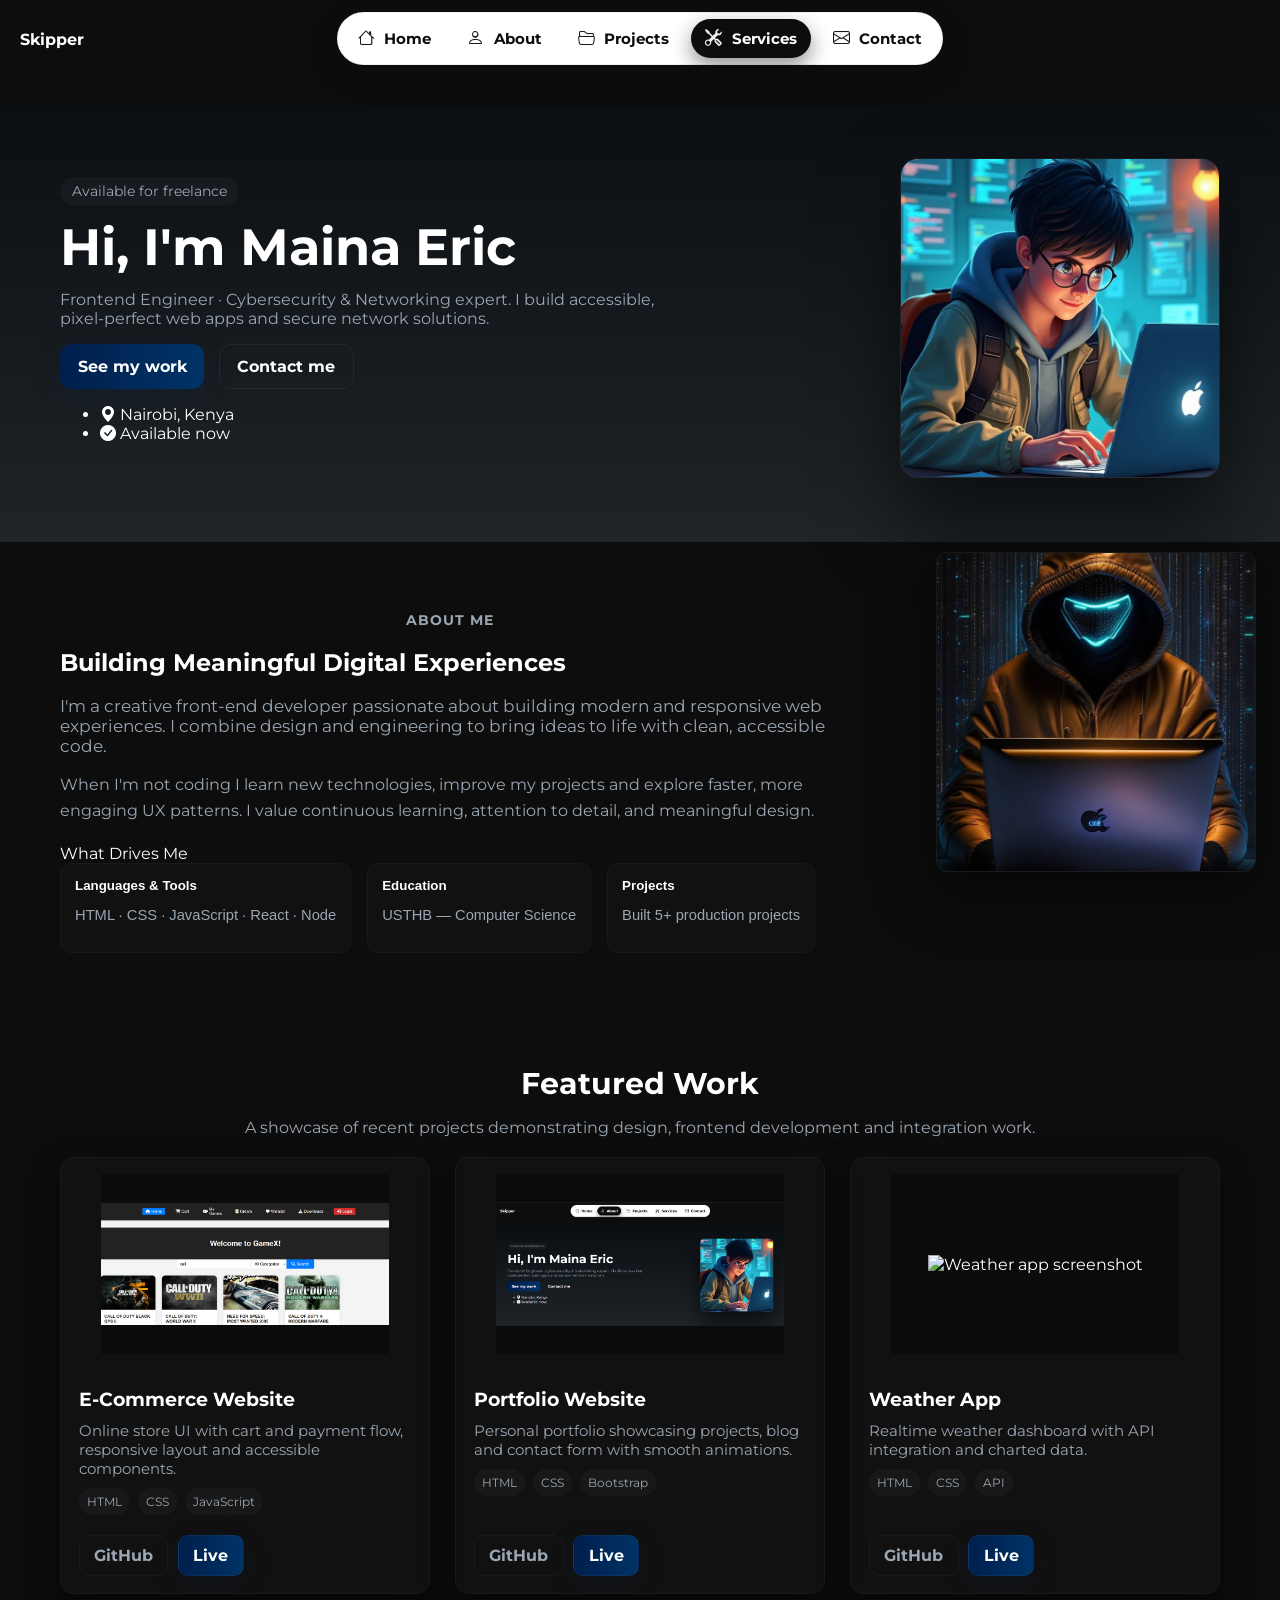
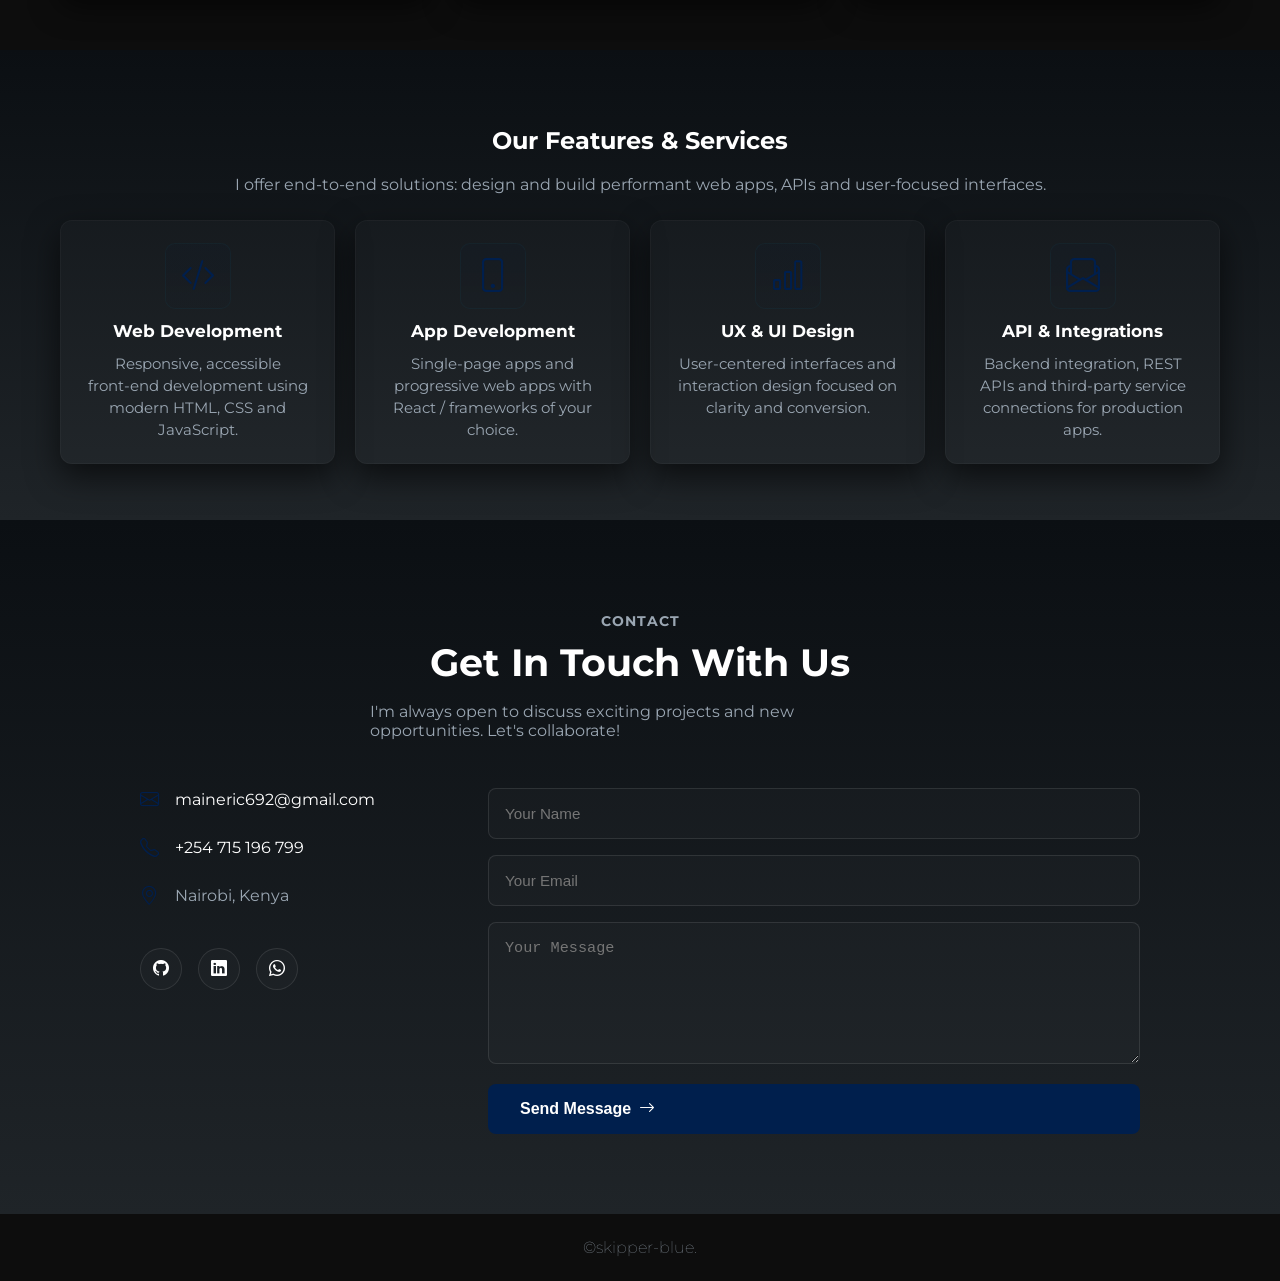
==== assets/pages/profile.html @ 0e230be3 "deleted old file and updated repo" ====
<!DOCTYPE html>
<html lang="en">
<head>
  <meta charset="utf-8" />
  <meta name="viewport" content="width=device-width,initial-scale=1" />
  <title>Skipper — Portfolio</title>

  <!-- SEO / Social meta (kept short) -->
  <meta name="description" content="Skipper Eric Kanyoko — Frontend Engineer, Cybersecurity & Networking.">
  <meta name="author" content="Eric Kanyoko">
  <meta property="og:image" content="profile-pic.jpg">

  <!-- Fonts & icons -->
  <link href="https://fonts.googleapis.com/css2?family=Montserrat:wght@400;700&display=swap" rel="stylesheet">
  <link rel="stylesheet" href="https://cdn.jsdelivr.net/npm/bootstrap-icons@1.11.3/font/bootstrap-icons.css">

  <!-- Main stylesheet -->
  <link rel="stylesheet" href="style.css">
</head>
<body>

  <!-- NAV background image (fades in behind the navbar) -->
  <div class="nav-bg" aria-hidden="true" role="presentation"></div>

  <!-- Sticky Navbar -->
  <header class="navbar" role="banner" id="mainNav">
    <div class="container nav-container">
      <a class="logo" href="#home" aria-label="Skipper home">Skipper</a>

      <nav class="nav-main" role="navigation" aria-label="Primary">
        <ul class="nav-pill" role="menubar">
          <li role="none"><a role="menuitem" class="nav-link" href="#home"><i class="bi bi-house"></i><span>Home</span></a></li>
          <li role="none"><a role="menuitem" class="nav-link" href="#about"><i class="bi bi-person"></i><span>About</span></a></li>
          <li role="none"><a role="menuitem" class="nav-link" href="#projects"><i class="bi bi-folder2-open"></i><span>Projects</span></a></li>
          <li role="none"><a role="menuitem" class="nav-link" href="#services"><i class="bi bi-tools"></i><span>Services</span></a></li>
          <li role="none"><a role="menuitem" class="nav-link" href="#contact"><i class="bi bi-envelope"></i><span>Contact</span></a></li>
        </ul>
      </nav>
    </div>
  </header>

  <main class="main-content" id="home">
    <!-- HERO -->
    <section class="hero" aria-label="Hero">
      <div class="hero-inner container">
        <div class="hero-left">
          <div class="kicker">Available for freelance</div>
          <h1 class="hero-title">Hi, I'm Maina Eric</h1>
          <p class="hero-sub">Frontend Engineer · Cybersecurity & Networking expert. I build accessible, pixel-perfect web apps and secure network solutions.</p>

          <div class="hero-ctas">
            <a href="#projects" class="cta-btn primary">See my work</a>
            <a href="#contact" class="cta-btn ghost">Contact me</a>
          </div>

          <ul class="hero-meta" aria-hidden="true">
            <li><i class="bi bi-geo-alt-fill"></i> Nairobi, Kenya</li>
            <li><i class="bi bi-check-circle-fill"></i> Available now</li>
          </ul>
        </div>

        <div class="hero-right" role="img" aria-label="Profile illustration">
          <div class="profile-frame">
            <img src="/assets/profileavatar/profile-pic1.jpg" alt="Profile image" class="profile-img">
          </div>
          <div class="hero-glow" aria-hidden="true"></div>
        </div>
      </div>
    </section>
    <!-- ABOUT -->
        <section id="about" class="about-section" aria-labelledby="about-title">
        <div class="container about-inner">
            <div class="about-left">
            <p class="eyebrow">About me</p>
            <h2 id="about-title">Building Meaningful Digital Experiences</h2>
            <p class="about-lead">I'm a creative front‑end developer passionate about building modern and responsive web experiences. I combine design and engineering to bring ideas to life with clean, accessible code.</p>
            <p class="about-body">When I'm not coding I learn new technologies, improve my projects and explore faster, more engaging UX patterns. I value continuous learning, attention to detail, and meaningful design.</p>

            <div class="drive-title">What Drives Me</div>
            <div class="drive-cards" role="list">
                <button class="drive-card" data-open="modal" data-tab="languages" aria-haspopup="dialog">
                <h4>Languages & Tools</h4>
                <p class="card-sub">HTML · CSS · JavaScript · React · Node</p>
                </button>

                <button class="drive-card" data-open="modal" data-tab="education" aria-haspopup="dialog">
                <h4>Education</h4>
                <p class="card-sub">USTHB — Computer Science</p>
                </button>

                <button class="drive-card" data-open="modal" data-tab="projects" aria-haspopup="dialog">
                <h4>Projects</h4>
                <p class="card-sub">Built 5+ production projects</p>
                </button>
            </div>
            </div>

            <aside class="about-right" aria-hidden="false">
            <div class="about-image-frame"><img src="/assets/profileavatar/profile-pic.jpg" alt="Profile illustration" class="about-image"></div>
            </aside>
        </div>
        </section>
    <!-- PROJECTS -->
    <section id="projects" class="projects-section" aria-labelledby="projects-title">
      <div class="container">
        <h2 id="projects-title">Featured Work</h2>
        <p class="projects-intro">A showcase of recent projects demonstrating design, frontend development and integration work.</p>

        <div class="projects-list" role="list">
          <article class="project-card" role="listitem">
            <figure class="project-thumb"><img src="/assets/projects/ecommerce.PNG" alt="E‑Commerce UI screenshot"></figure>
            <div class="project-info">
              <h3 class="project-title">E‑Commerce Website</h3>
              <p class="project-desc">Online store UI with cart and payment flow, responsive layout and accessible components.</p>
              <div class="project-tags"><span class="tag">HTML</span><span class="tag">CSS</span><span class="tag">JavaScript</span></div>
              <div class="project-actions">
                <a class="btn btn-ghost" href="https://github.com/skipper-blue/skipperglitch" target="_blank" rel="noopener">GitHub</a>
                <a class="btn btn-primary" href="https://skipperglitch.alwaysdata.net/" target="_blank" rel="noopener">Live</a>
              </div>
            </div>
          </article>

          <article class="project-card" role="listitem">
            <figure class="project-thumb"><img src="/assets/projects/portifolio.PNG" alt="Portfolio screenshot"></figure>
            <div class="project-info">
              <h3 class="project-title">Portfolio Website</h3>
              <p class="project-desc">Personal portfolio showcasing projects, blog and contact form with smooth animations.</p>
              <div class="project-tags"><span class="tag">HTML</span><span class="tag">CSS</span><span class="tag">Bootstrap</span></div>
              <div class="project-actions">
                <a class="btn btn-ghost" href="https://github.com/" target="_blank" rel="noopener">GitHub</a>
                <a class="btn btn-primary" href="https://skipper-blue.github.io/my-portifolio/" target="_blank" rel="noopener">Live</a>
              </div>
            </div>
          </article>

          <article class="project-card" role="listitem">
            <figure class="project-thumb"><img src="assets/projects/weather.jpg" alt="Weather app screenshot"></figure>
            <div class="project-info">
              <h3 class="project-title">Weather App</h3>
              <p class="project-desc">Realtime weather dashboard with API integration and charted data.</p>
              <div class="project-tags"><span class="tag">HTML</span><span class="tag">CSS</span><span class="tag">API</span></div>
              <div class="project-actions">
                <a class="btn btn-ghost" href="https://github.com/" target="_blank" rel="noopener">GitHub</a>
                <a class="btn btn-primary" href="#" target="_blank" rel="noopener">Live</a>
              </div>
            </div>
          </article>
        </div>
      </div>
    </section>

    <!-- SERVICES -->
    <section id="services" class="services-section" aria-labelledby="services-title">
      <div class="container">
        <h2 id="services-title" class="center">Our Features & Services</h2>
        <p class="projects-intro center" style="margin-bottom:1.6rem;  text-align: center;">I offer end-to-end solutions: design and build performant web apps, APIs and user-focused interfaces.</p>
        <div class="services-grid" role="list">
          <article class="service-card" role="listitem" aria-labelledby="s1">
            <div class="service-illustration" aria-hidden="true"><i class="bi bi-code-slash" style="font-size:34px;color:var(--accent)"></i></div>
            <h3 id="s1" class="service-title">Web Development</h3>
            <p class="service-desc">Responsive, accessible front‑end development using modern HTML, CSS and JavaScript.</p>
          </article>

          <article class="service-card" role="listitem" aria-labelledby="s2">
            <div class="service-illustration" aria-hidden="true"><i class="bi bi-phone" style="font-size:34px;color:var(--accent)"></i></div>
            <h3 id="s2" class="service-title">App Development</h3>
            <p class="service-desc">Single‑page apps and progressive web apps with React / frameworks of your choice.</p>
          </article>

          <article class="service-card" role="listitem" aria-labelledby="s3">
            <div class="service-illustration" aria-hidden="true"><i class="bi bi-bar-chart" style="font-size:34px;color:var(--accent)"></i></div>
            <h3 id="s3" class="service-title">UX & UI Design</h3>
            <p class="service-desc">User-centered interfaces and interaction design focused on clarity and conversion.</p>
          </article>

          <article class="service-card" role="listitem" aria-labelledby="s4">
            <div class="service-illustration" aria-hidden="true"><i class="bi bi-envelope-paper" style="font-size:34px;color:var(--accent)"></i></div>
            <h3 id="s4" class="service-title">API & Integrations</h3>
            <p class="service-desc">Backend integration, REST APIs and third‑party service connections for production apps.</p>
          </article>
        </div>
      </div>
    </section>

    <!-- CONTACT -->
    <section class="contact-section" id="contact">
      <div class="container">
        <p class="eyebrow center">CONTACT</p>
        <h2 class="section-title center" style="text-align: center;">Get In Touch With Us</h2>
        <p class="section-intro center">
          I'm always open to discuss exciting projects and new opportunities. Let's collaborate!
        </p>

        <div class="contact-grid">
          <div class="contact-info">
            <div class="info-item">
              <i class="bi bi-envelope"></i>
              <a href="mailto:maineric692@gmail.com">maineric692@gmail.com</a>
            </div>
            <div class="info-item">
              <i class="bi bi-telephone"></i>
              <a href="tel:+254715196799">+254 715 196 799</a>
            </div>
            <div class="info-item">
              <i class="bi bi-geo-alt"></i>
              <span>Nairobi, Kenya</span>
            </div>
            
            <div class="social-links">
              <a href="https://github.com/" target="_blank" rel="noopener" class="social-btn">
                <i class="bi bi-github"></i>
              </a>
              <a href="https://www.linkedin.com/" target="_blank" rel="noopener" class="social-btn">
                <i class="bi bi-linkedin"></i>
              </a>
              <a href="https://wa.me/254715196799" target="_blank" rel="noopener" class="social-btn">
                <i class="bi bi-whatsapp"></i>
              </a>
            </div>
          </div>

          <form class="contact-form" action="#" method="POST">
            <div class="form-group">
              <input type="text" id="name" name="name" placeholder="Your Name" required>
            </div>
            <div class="form-group">
              <input type="email" id="email" name="email" placeholder="Your Email" required>
            </div>
            <div class="form-group">
              <textarea id="message" name="message" rows="6" placeholder="Your Message" required></textarea>
            </div>
            <button type="submit" class="submit-btn">
              Send Message
              <i class="bi bi-arrow-right"></i>
            </button>
          </form>
        </div>
      </div>
    </section>
  </main>

  <footer class="site-footer">
    <div class="container center">&copy;skipper-blue.</div>
  </footer>

  <!-- Modal (same as before) -->
  <div id="infoModal" class="info-modal" role="dialog" aria-modal="true" aria-hidden="true" aria-labelledby="infoModalTitle">
    <div class="info-modal-panel" role="document">
      <button class="modal-close" aria-label="Close info">✕</button>
      <div class="modal-head">
        <h3 id="infoModalTitle">Details</h3>
        <nav class="modal-tabs" role="tablist" aria-label="Info tabs">
          <button class="tab-btn active" data-tab="languages" role="tab" aria-selected="true">Languages</button>
          <button class="tab-btn" data-tab="education" role="tab" aria-selected="false">Education</button>
          <button class="tab-btn" data-tab="projects" role="tab" aria-selected="false">Projects</button>
        </nav>
      </div>

      <div class="modal-body">
        <div class="tab-panel" data-panel="languages">
          <ul class="lang-list">
            <li>HTML5</li>
            <li>CSS3 / SASS</li>
            <li>JavaScript (ES6+)</li>
            <li>React / Next.js</li>
            <li>Node.js / Express</li>
            <li>Python (basics)</li>
            <li>Git & GitHub</li>
          </ul>
        </div>

        <div class="tab-panel" data-panel="education" hidden>
          <div class="edu-item">
            <h4>USTHB — Computer Science</h4>
            <p>Degree focused on algorithms, networks and systems. Graduated: YYYY</p>
          </div>
          <div class="edu-item">
            <h4>Self‑Study / Bootcamps</h4>
            <p>Frontend frameworks, security fundamentals, and CI/CD workshops.</p>
          </div>
        </div>

        <div class="tab-panel" data-panel="projects" hidden>
          <ul class="project-list-modal">
            <li><a href="#projects" class="modal-project-link" data-target="#projects">Portfolio Website — demo & repo</a></li>
            <li><a href="#projects" class="modal-project-link" data-target="#projects">E‑Commerce UI — demo & repo</a></li>
            <li><a href="#projects" class="modal-project-link" data-target="#projects">Weather Dashboard — demo & repo</a></li>
          </ul>
        </div>
      </div>
    </div>
  </div>

  <!-- Floating back-to-top button -->
  <button id="backToTop" class="back-to-top" aria-label="Back to top" title="Back to top">
    <i class="bi bi-arrow-up"></i>
  </button>

  <!-- Scripts -->
  <script>
    // sticky navbar UX: add 'scrolled' when page scrolls to increase contrast
    (function () {
      const nav = document.getElementById('mainNav');
      const navBg = document.querySelector('.nav-bg');
      const links = document.querySelectorAll('.nav-link');

      function onScroll() {
        if (window.scrollY > 8) {
          nav.classList.add('scrolled');
          navBg.classList.add('visible');
        } else {
          nav.classList.remove('scrolled');
          navBg.classList.remove('visible');
        }

        // highlight nav links by section
        document.querySelectorAll('section[id]').forEach(section => {
          const rect = section.getBoundingClientRect();
          const link = document.querySelector('.nav-link[href="#' + section.id + '"]');
          if (!link) return;
          if (rect.top <= 120 && rect.bottom > 120) {
            links.forEach(l => l.classList.remove('active'));
            link.classList.add('active');
          }
        });
      }

      window.addEventListener('scroll', onScroll, { passive: true });
      window.addEventListener('load', onScroll);

      // modal and tab behavior (kept same)
      (function () {
        const modal = document.getElementById('infoModal');
        const panels = modal.querySelectorAll('.tab-panel');
        const tabBtns = modal.querySelectorAll('.tab-btn');
        const closeBtn = modal.querySelector('.modal-close');

        function openModal(tab) {
          modal.setAttribute('aria-hidden', 'false');
          modal.style.display = 'block';
          document.body.style.overflow = 'hidden';
          switchTab(tab);
          modal.querySelector('.tab-btn[data-tab="' + tab + '"]').focus();
        }
        function closeModal() {
          modal.setAttribute('aria-hidden', 'true');
          modal.style.display = 'none';
          document.body.style.overflow = '';
        }
        function switchTab(tab) {
          panels.forEach(p => p.hidden = p.getAttribute('data-panel') !== tab);
          tabBtns.forEach(b => {
            const is = b.getAttribute('data-tab') === tab;
            b.classList.toggle('active', is);
            b.setAttribute('aria-selected', String(is));
          });
        }

        document.querySelectorAll('[data-open="modal"]').forEach(btn => {
          btn.addEventListener('click', () => openModal(btn.getAttribute('data-tab') || 'languages'));
        });
        tabBtns.forEach(b => b.addEventListener('click', () => switchTab(b.getAttribute('data-tab'))));
        closeBtn.addEventListener('click', closeModal);
        modal.addEventListener('click', e => { if (e.target === modal) closeModal(); });
        modal.querySelectorAll('[data-target]').forEach(a => {
          a.addEventListener('click', e => {
            e.preventDefault();
            closeModal();
            const t = document.querySelector(a.getAttribute('data-target'));
            if (t) t.scrollIntoView({ behavior: 'smooth', block: 'start' });
          });
        });
        document.addEventListener('keydown', e => {
          if (e.key === 'Escape' && modal.getAttribute('aria-hidden') === 'false') closeModal();
        });
        closeModal();
      })();

      // smooth scroll for navbar links (offset for fixed nav)
      document.querySelectorAll('.nav-link[href^="#"]').forEach(link => {
        link.addEventListener('click', function (e) {
          e.preventDefault();
          document.querySelectorAll('.nav-link').forEach(l => l.classList.remove('active'));
          this.classList.add('active');
          const target = document.querySelector(this.getAttribute('href'));
          if (!target) return;
          const offset = 86; // matches CSS navbar height + gap
          const top = target.getBoundingClientRect().top + window.pageYOffset - offset;
          window.scrollTo({ top, behavior: 'smooth' });
        });
      });
    })();

    (function(){
    // Back to top button behavior
    const backBtn = document.getElementById('backToTop');
    if (backBtn) {
      const showAfter = 300; // px scrolled before showing button

      function updateBackBtn() {
        if (window.scrollY > showAfter) backBtn.classList.add('visible');
        else backBtn.classList.remove('visible');
      }

      // Smooth scroll to top
      backBtn.addEventListener('click', () => {
        window.scrollTo({ top: 0, behavior: 'smooth' });
      });

      // Update on scroll / load
      window.addEventListener('scroll', updateBackBtn, { passive: true });
      window.addEventListener('load', updateBackBtn);
      updateBackBtn();
    }
  })();
  </script>
</body>
</html>
---- assets/pages/style.css ----
/* Full updated stylesheet - navbar fixed + background fade + page styles */

/* Variables */
:root{
  --bg-0: #0d0d0d;
  --bg-1: #0b0f13;
  --bg-2: #1f2428;
  --card-bg: rgba(255,255,255,0.02);
  --text: #ffffff;
  --muted: #9aa6b2;
  --accent: #001f4d;
  --accent-2: #00c8ff;
  --max-width: 1200px;
  --nav-height: 66px; /* used for offset */
}

/* Reset */
* { box-sizing: border-box; }
html,body { height:100%; margin:0; background:var(--bg-0); color:var(--text); font-family: 'Montserrat', Arial, sans-serif; -webkit-font-smoothing:antialiased; -moz-osx-font-smoothing:grayscale; }
img { max-width:100%; height:auto; display:block; }

/* NAV BACKGROUND IMAGE (fades in behind fixed nav) */
.nav-bg {
  position: fixed;
  top: 0;
  left: 0;
  right: 0;
  height: calc(var(--nav-height) + 12px);
  z-index: 999;
  pointer-events: none;
  opacity: 0;
  transition: opacity 600ms ease;
  background-position: center;
  background-size: cover;
  background-repeat: no-repeat;
  filter: blur(8px) saturate(0.9) brightness(0.6);
  /* Replace the url below with your hero / blurred image path */
  background-image: linear-gradient(rgba(11,13,17,0.25), rgba(11,13,17,0.25)), url('assets/hero-blur.jpg');
}

/* visible state triggered when user scrolls */
.nav-bg.visible { opacity: 1; }

/* STICKY NAVBAR */
.navbar {
  position: fixed;
  top: 12px;
  left: 0;
  right: 0;
  z-index: 1000;
  display: flex;
  justify-content: center;
  align-items: center;
  padding: 0;
  pointer-events: auto;
}

/* nav container (centers the white pill) */
.nav-container {
  width: 100%;
  max-width: var(--max-width);
  padding: 6px 1rem;
  display: flex;
  align-items: center;
  justify-content: center;
  box-sizing: border-box;
}

/* pill */
.nav-pill {
  display:flex;
  gap: .5rem;
  align-items:center;
  list-style:none;
  margin:0;
  padding:6px;
  background: #ffffff;
  border-radius: 999px;
  box-shadow: 0 10px 36px rgba(2,6,23,0.12);
  border: 1px solid rgba(15,15,15,0.06);
}

/* brand (left) */
.logo {
  position: absolute;
  left: 1.25rem;
  top: 50%;
  transform: translateY(-50%);
  color: #fff;
  font-weight:700;
  text-decoration:none;
}

/* links */
.nav-link {
  display:inline-flex;
  align-items:center;
  gap:.6rem;
  padding:10px 14px;
  color:#0b0d0f;
  text-decoration:none;
  border-radius:999px;
  font-weight:700;
  font-size:.95rem;
  transition: transform .14s ease, box-shadow .14s ease, background .14s;
}
.nav-link i { font-size:1.05rem; line-height:1; opacity:.95; }
.nav-link:hover { transform: translateY(-3px); }

/* active state: black pill inside white pill */
.nav-link.active {
  background: #0b0d0f;
  color: #fff;
  box-shadow: 0 8px 20px rgba(11,13,17,0.45);
}

/* when page is scrolled, make pill slightly more prominent */
.navbar.scrolled .nav-pill {
  transform: translateY(-2px);
  box-shadow: 0 14px 44px rgba(2,6,23,0.18);
}

/* MAIN CONTENT offset so fixed nav doesn't cover content */
.main-content { padding-top: calc(var(--nav-height) + 40px); }

/* HERO */
.hero { background: linear-gradient(180deg, var(--bg-1), var(--bg-2)); padding: 3.25rem 0 4rem; }
.container { max-width: var(--max-width); margin: 0 auto; padding: 0 1.25rem; box-sizing: border-box; }
.hero-inner { display:flex; align-items:center; gap:3.5rem; justify-content:space-between; flex-wrap:wrap; }
.hero-left { flex:1 1 54%; min-width:260px; }
.kicker { display:inline-block; background: rgba(255,255,255,0.03); color:var(--muted); padding:6px 12px; border-radius:999px; font-size:.85rem; margin-bottom:1rem; }
.hero-title { font-size:clamp(1.8rem,4.4vw,3.2rem); margin:0 0 .6rem; color:var(--text); line-height:1.02; }
.hero-sub { color:var(--muted); font-size:1rem; margin-bottom:1rem; max-width:56ch; }
.hero-ctas { display:flex; gap:.9rem; margin-bottom:1rem; flex-wrap:wrap; }
.cta-btn { display:inline-flex; align-items:center; justify-content:center; padding:.75rem 1.1rem; border-radius:12px; font-weight:700; text-decoration:none; transition: transform .18s; }
.cta-btn.primary { background: linear-gradient(90deg, var(--accent), #003366); color:#fff; box-shadow: 0 8px 30px rgba(0,31,77,0.18); }
.cta-btn.ghost { background:transparent; border:1px solid rgba(255,255,255,0.06); color:var(--text); }

/* hero image */
.hero-right {
  /* keep layout but allow frame to shrink on small screens */
  flex: 0 0 auto;
  display:flex;
  align-items:center;
  justify-content:center;
  position:relative;
}

/* Responsive profile frame: uses clamp + aspect-ratio so it scales smoothly */
.profile-frame{
  width: clamp(140px, 26vw, 320px); /* min 140px, up to 320px depending on viewport */
  aspect-ratio: 1 / 1;               /* keep square */
  border-radius: 18px;
  overflow:hidden;
  background:var(--card-bg);
  border:1px solid rgba(255,255,255,0.03);
  box-shadow: 0 40px 80px rgba(0,0,0,0.6);
  display:flex;
  align-items:center;
  justify-content:center;
  transition: width .35s ease, transform .35s ease;
}

/* image fills the square and keeps cover */
.profile-img{
  width:100%;
  height:100%;
  object-fit:cover;
  transform:scale(1.02);
  transition: transform .6s ease;
  display:block;
}

/* reduce hover scale on very small devices to avoid overflow */
@media (max-width:420px){
  .profile-frame{ width: clamp(120px, 36vw, 180px); border-radius:14px; }
  .profile-frame:hover .profile-img{ transform: scale(1.03); }
}

/* PROJECTS */
.projects-section { padding: 3.5rem 0; }
.projects-section h2 { font-size:1.9rem; margin:0 0 .25rem;text-align: center;text-shadow: dodgerblue;}
.projects-intro { color:var(--muted); margin-bottom:1.25rem; max-width:auto;text-align: center; }
.projects-list { display:grid; grid-template-columns:repeat(3,1fr); gap:1.6rem; align-items:stretch; }
.project-card { background:var(--card-bg); border-radius:14px; overflow:hidden; display:flex; flex-direction:column; box-shadow:0 12px 30px rgba(0,0,0,0.6); transition: transform .28s; border:1px solid rgba(255,255,255,0.03); }
.project-card:hover { transform: translateY(-8px); }
.project-thumb { height:180px; background:#0b0b0b; display:flex; align-items:center; justify-content:center; overflow:hidden; }
.project-info { padding:1.1rem; display:flex; flex-direction:column; gap:.65rem; flex:1; }
.project-title { font-weight:700; margin:0; color:var(--text); }
.project-desc { color:var(--muted); margin:0; font-size:.96rem; }
.project-tags { display:flex; gap:.5rem; flex-wrap:wrap; margin-bottom:.6rem; }
.tag { font-size:.78rem; padding:6px 8px; border-radius:999px; background:rgba(255,255,255,0.03); color:var(--muted); }
.project-actions { margin-top:auto; display:flex; gap:.6rem; }
.btn { padding:.6rem .9rem; border-radius:10px; font-weight:700; text-decoration:none; border:1px solid rgba(255,255,255,0.04); display:inline-flex; align-items:center; justify-content:center; }
.btn-ghost { background:transparent; color:var(--muted); }
.btn-primary { background: linear-gradient(90deg, var(--accent), #003366); color:#fff; box-shadow:0 8px 28px rgba(0,31,77,0.16); }

/* ABOUT */
.about-section { padding: 3.5rem 0; position: relative; }
.about-inner { display: block; padding-top: 0; }
.eyebrow {text-align: center; font-weight: bolder; font-size:.85rem; color:var(--muted); text-transform:uppercase; letter-spacing:1px; margin-bottom:.6rem; }
.about-lead { font-size:1.05rem; color:var(--muted); margin-bottom:.9rem; }
.about-body { color:var(--muted); line-height:1.6; margin-bottom:1.25rem; }
.drive-cards { display:flex; gap:1rem; flex-wrap:wrap; }
.drive-card { background:var(--card-bg); border-radius:12px; padding:14px; min-width:200px; text-align:left; color:var(--text); border:1px solid rgba(255,255,255,0.03); cursor:pointer; transition: transform .18s, box-shadow .18s; }
.drive-card h4 { margin:0 0 6px 0; }
.card-sub { color:var(--muted); font-size:.92rem; }
.drive-card:hover { transform: translateY(-6px); box-shadow: 0 18px 40px rgba(0,0,0,0.6); }
.about-left {
  /* keep previous rules, add a responsive right gutter to avoid overlap with the floating image */
  padding-right: clamp(160px, 30vw, 380px);
}
.about-right {
  position: absolute;
  top: 0.6rem;
  right: clamp(12px, 3vw, 1.5rem);
  width: clamp(140px, 26vw, 320px); /* same responsive sizing as profile-frame */
  aspect-ratio: 1 / 1;
  display: block;
  pointer-events: auto;
}

/* Use same frame styling as profile-frame */
.about-image-frame {
  width: 100%;
  height: 100%;
  border-radius: 12px;
  overflow: hidden;
  background: var(--card-bg);
  border: 1px solid rgba(255,255,255,0.04);
  box-shadow: 0 18px 60px rgba(0,0,0,0.6);
  transition: transform .35s ease, width .35s ease;
}
.about-image { width:100%; height:100%; object-fit:cover; transform:scale(1.02); transition:transform .4s ease; }
.about-image-frame:hover .about-image { transform: scale(1.06); }

/* Small screens: stack and center image, remove float/reserved padding */
@media (max-width: 900px) {
  .about-left { padding-right: 0; }
  .about-right {
    position: static;
    width: clamp(140px, 36vw, 220px);
    margin: 0 auto 1rem;
    display: flex;
    justify-content: center;
  }
  .about-inner { display: grid; grid-template-columns: 1fr; gap: 1rem; }
}

/* Very small devices: slightly smaller image */
@media (max-width: 420px) {
  .about-right { width: clamp(120px, 36vw, 180px); }
  .about-image-frame { border-radius: 10px; }
}

/* SERVICES */
.services-section {text-align: center; padding:3.5rem 0; background: linear-gradient(180deg,var(--bg-1),var(--bg-2)); }
.services-grid { display:grid; grid-template-columns:repeat(4,1fr); gap:1.25rem; margin-top:1rem; align-items:stretch; }
.service-card { background:var(--card-bg); border-radius:12px; padding:22px; text-align:center; box-shadow:0 12px 32px rgba(0,0,0,0.6); border:1px solid rgba(255,255,255,0.03); transition: transform .22s, box-shadow .22s; display:flex; flex-direction:column; gap:12px; }
.service-card:hover { transform:translateY(-8px); box-shadow:0 24px 60px rgba(0,0,0,0.6); }
.service-illustration { width:66px; height:66px; border-radius:10px; display:flex; align-items:center; justify-content:center; margin:0 auto; background:linear-gradient(180deg, rgba(0,31,77,0.06), rgba(0,31,77,0.02)); border:1px solid rgba(0,200,255,0.04); }
.service-title { margin:0; font-size:1.05rem; color:var(--text); font-weight:700; }
.service-desc { margin:0; color:var(--muted); font-size:.95rem; line-height:1.45; }

/* CONTACT + FOOTER */
.contact-section {
  padding: 5rem 0;
  background: linear-gradient(180deg,var(--bg-1),var(--bg-2));
}
.contact-form {
  display: flex;
  flex-direction: column;
  gap: 1rem;
}
.form-group input,
.form-group textarea {
  width: 100%;
  padding: 1rem;
  background: var(--card-bg);
  border: 1px solid rgba(255,255,255,0.1);
  border-radius: 8px;
  color: var(--text);
  font-size: 0.95rem;
  transition: border-color 0.2s;
}
.form-group input:focus,
.form-group textarea:focus {
  outline: none;
  border-color: var(--accent);
  background: rgba(255,255,255,0.03);
}
.submit-btn {
  display: inline-flex;
  align-items: center;
  gap: 0.5rem;
  padding: 1rem 2rem;
  background: var(--accent);
  color: #fff;
  border: none;
  border-radius: 8px;
  font-size: 1rem;
  font-weight: 600;
  cursor: pointer;
  transition: transform 0.2s, background 0.2s;
}
.submit-btn:hover {
  transform: translateY(-2px);
  background: linear-gradient(90deg, var(--accent), #003366);
}
.contact-grid {
  display: grid;
  grid-template-columns: 300px 1fr;
  gap: 3rem;
  max-width: 1000px;
  margin: 0 auto;
}
.contact-info {
  display: flex;
  flex-direction: column;
  gap: 1.5rem;
}
.info-item {
  display: flex;
  align-items: center;
  gap: 1rem;
  color: var(--muted);
}
.info-item i {
  font-size: 1.2rem;
  color: var(--accent);
}
.info-item a {
  color: var(--text);
  text-decoration: none;
  transition: color 0.2s;
}
.info-item a:hover {
  color: var(--accent);
}
.social-links {
  display: flex;
  gap: 1rem;
  margin-top: 1rem;
}
.social-btn {
  width: 42px;
  height: 42px;
  border-radius: 50%;
  background: var(--card-bg);
  border: 1px solid rgba(255,255,255,0.1);
  color: var(--text);
  display: flex;
  align-items: center;
  justify-content: center;
  text-decoration: none;
  transition: transform 0.2s, background 0.2s;
}
.social-btn:hover {
  transform: translateY(-4px);
  background: var(--accent);
  color: #fff;
}
.contact-section h2 { font-size:2.4rem; margin:0.5rem 0; color: var(--text); }
.contact-section .section-intro { color: var(--muted); max-width: 540px; margin: 1rem auto 3rem; }

/* modal (kept concise) */
.info-modal { display:none; position:fixed; inset:0; background: rgba(0,0,0,0.6); z-index:2000; align-items:center; justify-content:center; padding:3vh 2vw; }
.info-modal[aria-hidden="false"] { display:flex; }
.info-modal-panel { width:min(880px,96vw); background:linear-gradient(180deg,#0f1114,#0b0d0f); border-radius:12px; padding:20px; color:#fff; box-shadow:0 30px 80px rgba(0,0,0,0.7); position:relative; }
.modal-close { position:absolute; right:12px; top:12px; background:transparent; border:none; color:var(--muted); font-size:1.05rem; cursor:pointer; }
.modal-head { display:flex; align-items:center; gap:1rem; justify-content:space-between; margin-bottom:10px; }
.modal-head h3 { margin:0; color:var(--accent); }
.modal-tabs { display:flex; gap:8px; }
.tab-btn { background:transparent; color:var(--muted); padding:8px 12px; border-radius:8px; border:1px solid transparent; cursor:pointer; }
.tab-btn.active { background:linear-gradient(90deg,var(--accent),#003366); color:#fff; }
.modal-body { padding-top:6px; max-height:60vh; overflow:auto; }
.tab-panel[hidden] { display:none; }

/* Back-to-top floating button */
.back-to-top{
  position:fixed;
  right:20px;
  bottom:26px;
  width:50px;
  height:50px;
  border-radius:12px;
  display:flex;
  align-items:center;
  justify-content:center;
  background: linear-gradient(90deg,var(--accent),#003366);
  color:#fff;
  border:none;
  box-shadow: 0 12px 36px rgba(0,0,0,0.5);
  cursor:pointer;
  z-index:1400;
  opacity:0;
  pointer-events:none;
  transform: translateY(10px) scale(.98);
  transition: opacity .28s ease, transform .28s ease, box-shadow .18s ease;
}

/* Visible state */
.back-to-top.visible{
  opacity:1;
  pointer-events:auto;
  transform: translateY(0) scale(1);
}

/* Hover */
.back-to-top:hover{
  transform: translateY(-4px) scale(1.03);
  box-shadow: 0 20px 52px rgba(0,0,0,0.6);
}

/* Small screens: slightly smaller and closer to edge */
@media (max-width:700px){
  .back-to-top{ right:12px; bottom:18px; width:44px; height:44px; border-radius:10px; }
}

/* responsive adjustments */
@media (max-width:1100px) { .projects-list { grid-template-columns:repeat(2,1fr); } .services-grid { grid-template-columns:repeat(2,1fr); } }
@media (max-width:900px) {
  .hero-inner { flex-direction:column-reverse; align-items:center; gap:1.6rem; }
  .hero-left { text-align:center; }
  .about-inner { grid-template-columns:1fr; }
  .about-right { order:-1; margin-bottom:1rem; }
  .drive-cards { justify-content:center; }
  .projects-list { grid-template-columns:1fr; }
  .nav-container { padding:6px .6rem; }
  .logo { left: .8rem; }
}
@media (max-width:700px) {
  .nav-pill { gap:.35rem; padding:6px; }
  .nav-link { padding:10px; font-size:.88rem; }
  .nav-link span { display:none; }
  .logo { display:none; }
  .service-illustration { width:54px; height:54px; }
}
@media (max-width: 768px) {
  .contact-grid {
    grid-template-columns: 1fr;
    gap: 2rem;
  }
  
  .contact-info {
    text-align: center;
  }
  
  .info-item {
    justify-content: center;
  }
  
  .social-links {
    justify-content: center;
  }
  
  .section-title {
    font-size: 2rem;
  }
}

footer{
    text-align: center;font-size: medium; font-weight: lighter; padding: 1.5rem 0; color: var(--muted);
}
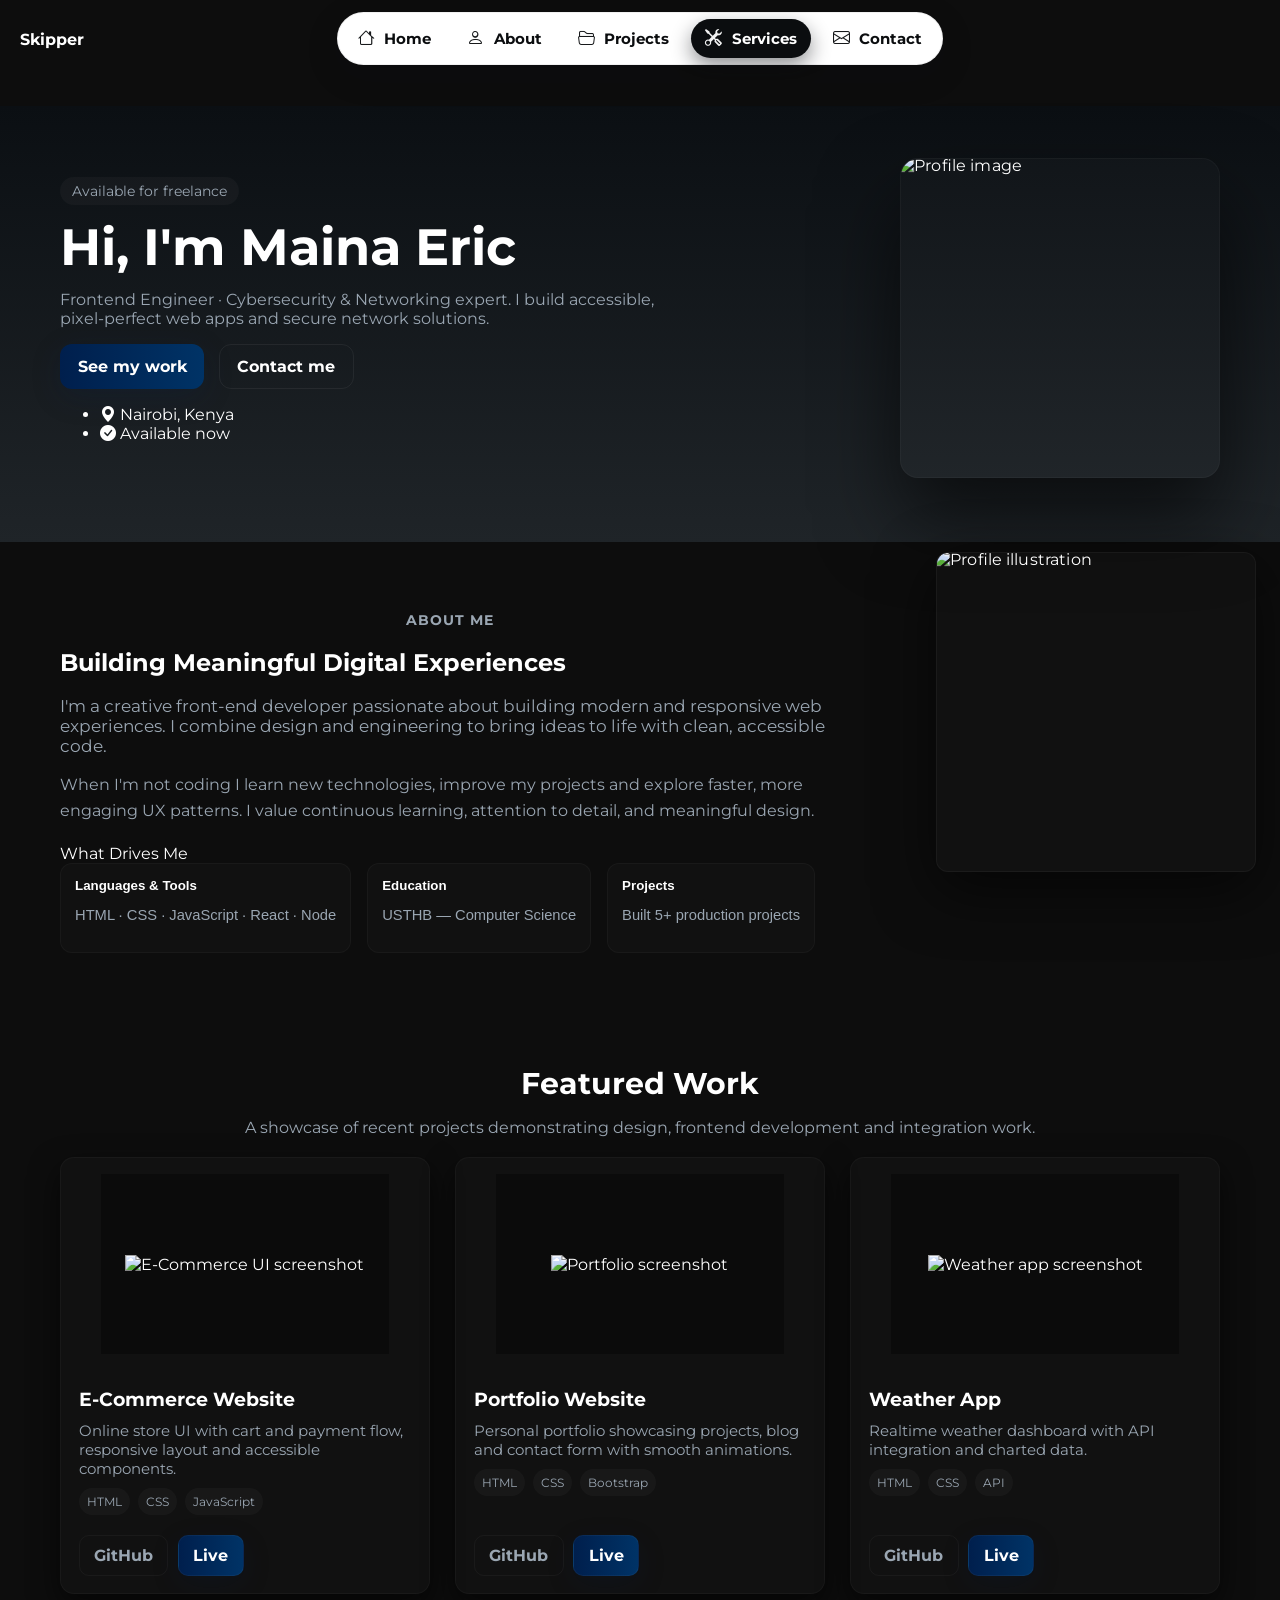
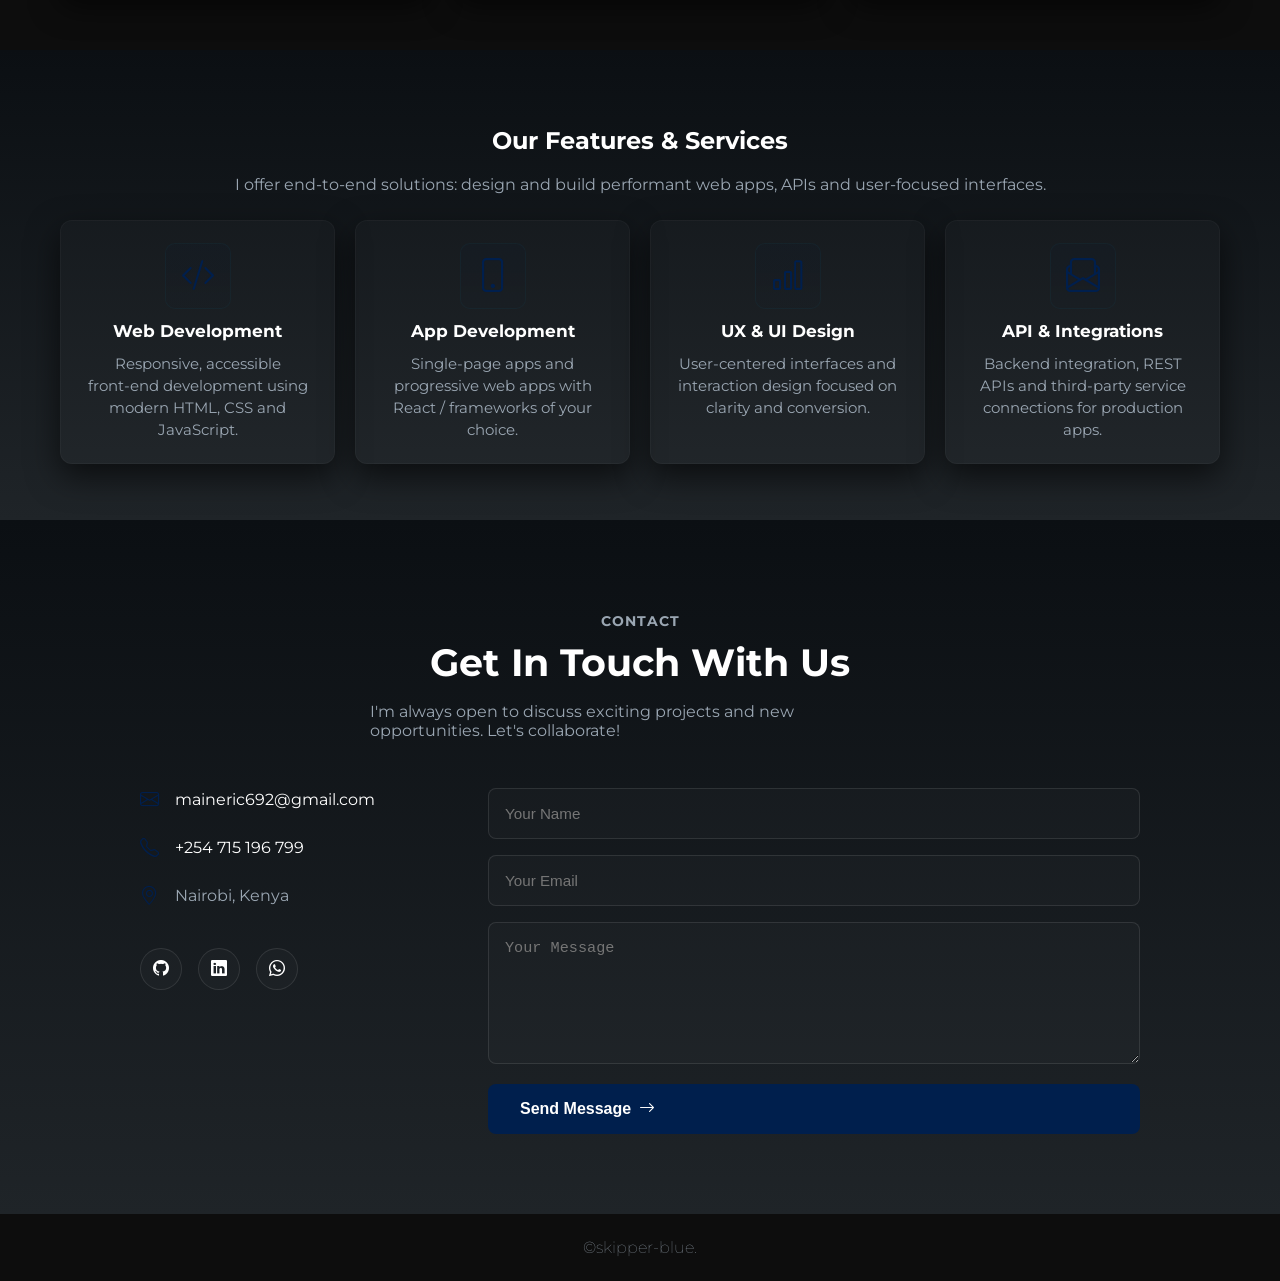
==== commit 21a490f1: "Update profile.html update pic links" ====
--- a/assets/pages/profile.html
+++ b/assets/pages/profile.html
@@ -61,7 +61,7 @@
 
         <div class="hero-right" role="img" aria-label="Profile illustration">
           <div class="profile-frame">
-            <img src="/assets/profileavatar/profile-pic1.jpg" alt="Profile image" class="profile-img">
+            <img src="./profileavatar/profile-pic1.jpg" alt="Profile image" class="profile-img">
           </div>
           <div class="hero-glow" aria-hidden="true"></div>
         </div>
@@ -96,7 +96,7 @@
             </div>
 
             <aside class="about-right" aria-hidden="false">
-            <div class="about-image-frame"><img src="/assets/profileavatar/profile-pic.jpg" alt="Profile illustration" class="about-image"></div>
+            <div class="about-image-frame"><img src="./profileavatar/profile-pic.jpg" alt="Profile illustration" class="about-image"></div>
             </aside>
         </div>
         </section>
@@ -108,7 +108,7 @@
 
         <div class="projects-list" role="list">
           <article class="project-card" role="listitem">
-            <figure class="project-thumb"><img src="/assets/projects/ecommerce.PNG" alt="E‑Commerce UI screenshot"></figure>
+            <figure class="project-thumb"><img src="./projects/ecommerce.PNG" alt="E‑Commerce UI screenshot"></figure>
             <div class="project-info">
               <h3 class="project-title">E‑Commerce Website</h3>
               <p class="project-desc">Online store UI with cart and payment flow, responsive layout and accessible components.</p>
@@ -121,7 +121,7 @@
           </article>
 
           <article class="project-card" role="listitem">
-            <figure class="project-thumb"><img src="/assets/projects/portifolio.PNG" alt="Portfolio screenshot"></figure>
+            <figure class="project-thumb"><img src="./projects/portifolio.PNG" alt="Portfolio screenshot"></figure>
             <div class="project-info">
               <h3 class="project-title">Portfolio Website</h3>
               <p class="project-desc">Personal portfolio showcasing projects, blog and contact form with smooth animations.</p>
@@ -415,4 +415,4 @@
   })();
   </script>
 </body>
-</html>+</html>
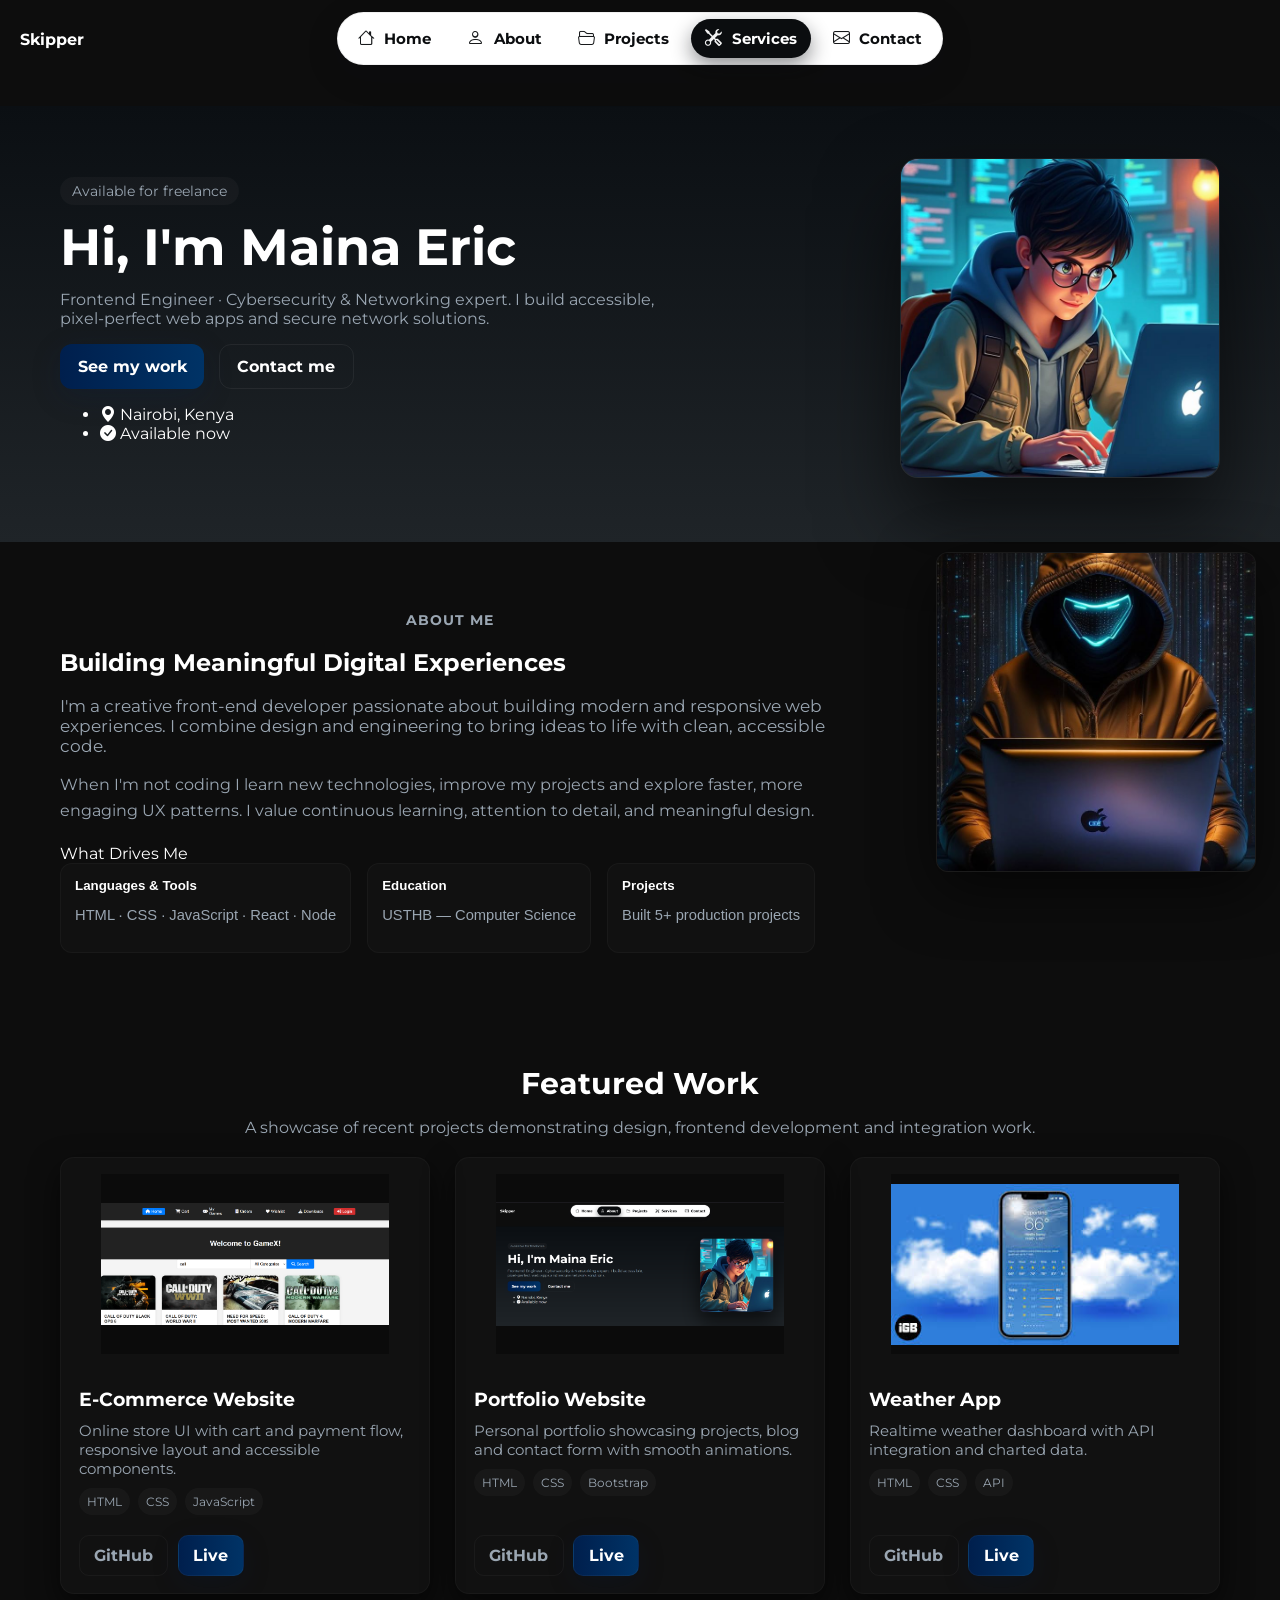
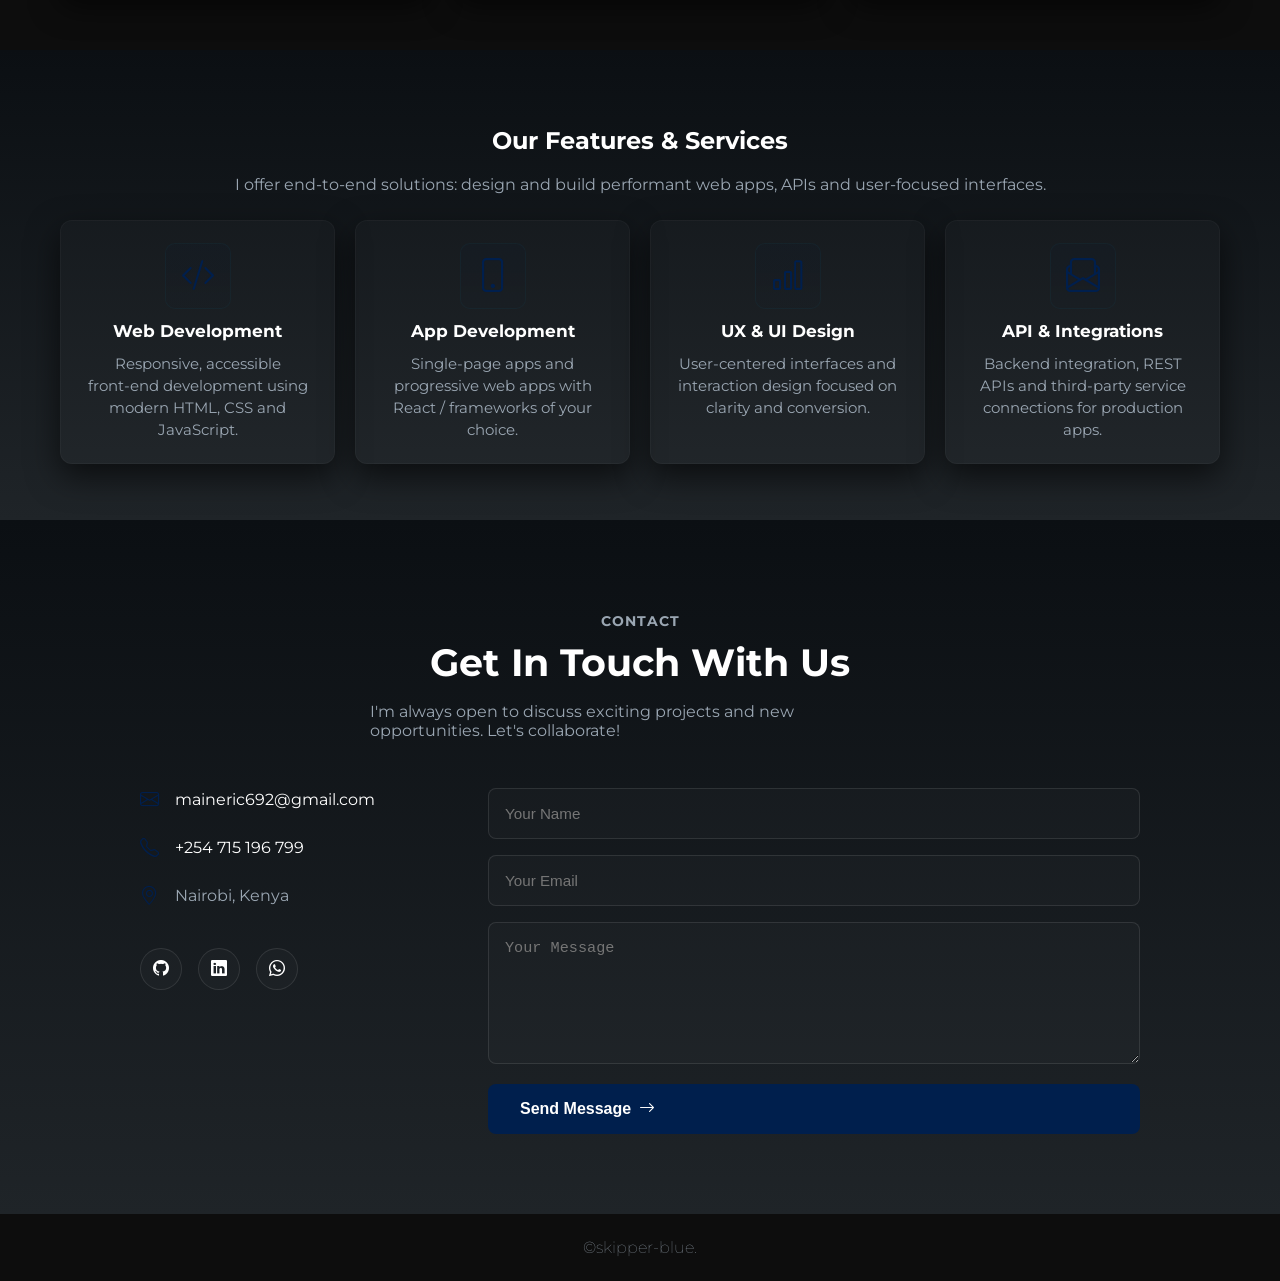
==== commit e27906a7: "update profile" ====
--- a/assets/pages/profile.html
+++ b/assets/pages/profile.html
@@ -61,7 +61,7 @@
 
         <div class="hero-right" role="img" aria-label="Profile illustration">
           <div class="profile-frame">
-            <img src="./profileavatar/profile-pic1.jpg" alt="Profile image" class="profile-img">
+            <img src="../profileavatar/profile-pic1.jpg" alt="Profile image" class="profile-img">
           </div>
           <div class="hero-glow" aria-hidden="true"></div>
         </div>
@@ -96,7 +96,7 @@
             </div>
 
             <aside class="about-right" aria-hidden="false">
-            <div class="about-image-frame"><img src="./profileavatar/profile-pic.jpg" alt="Profile illustration" class="about-image"></div>
+            <div class="about-image-frame"><img src="../profileavatar/profile-pic.jpg" alt="Profile illustration" class="about-image"></div>
             </aside>
         </div>
         </section>
@@ -108,7 +108,7 @@
 
         <div class="projects-list" role="list">
           <article class="project-card" role="listitem">
-            <figure class="project-thumb"><img src="./projects/ecommerce.PNG" alt="E‑Commerce UI screenshot"></figure>
+            <figure class="project-thumb"><img src="../projects/ecommerce.PNG" alt="E‑Commerce UI screenshot"></figure>
             <div class="project-info">
               <h3 class="project-title">E‑Commerce Website</h3>
               <p class="project-desc">Online store UI with cart and payment flow, responsive layout and accessible components.</p>
@@ -121,7 +121,7 @@
           </article>
 
           <article class="project-card" role="listitem">
-            <figure class="project-thumb"><img src="./projects/portifolio.PNG" alt="Portfolio screenshot"></figure>
+            <figure class="project-thumb"><img src="../projects/portifolio.PNG" alt="Portfolio screenshot"></figure>
             <div class="project-info">
               <h3 class="project-title">Portfolio Website</h3>
               <p class="project-desc">Personal portfolio showcasing projects, blog and contact form with smooth animations.</p>
@@ -134,7 +134,7 @@
           </article>
 
           <article class="project-card" role="listitem">
-            <figure class="project-thumb"><img src="assets/projects/weather.jpg" alt="Weather app screenshot"></figure>
+            <figure class="project-thumb"><img src="../projects/weather.jpeg" alt="Weather app screenshot"></figure>
             <div class="project-info">
               <h3 class="project-title">Weather App</h3>
               <p class="project-desc">Realtime weather dashboard with API integration and charted data.</p>
@@ -415,4 +415,4 @@
   })();
   </script>
 </body>
-</html>
+</html>
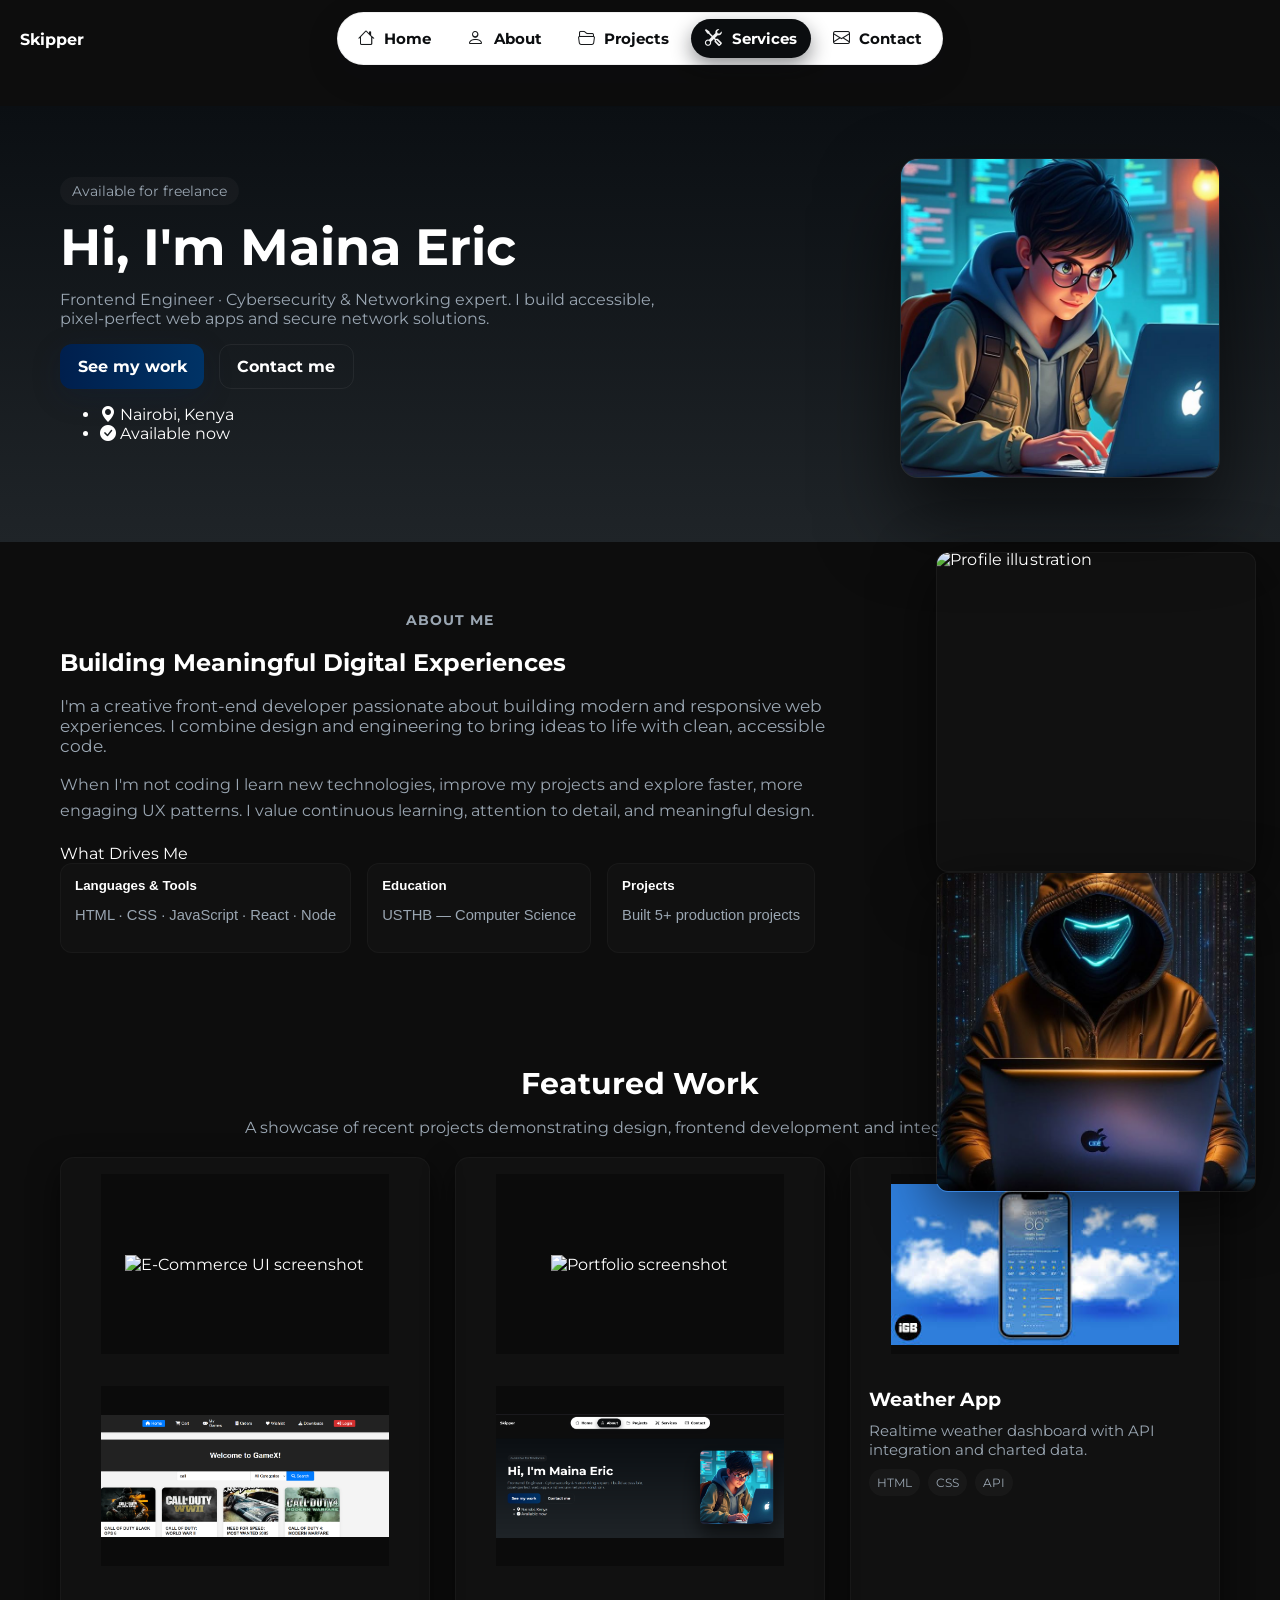
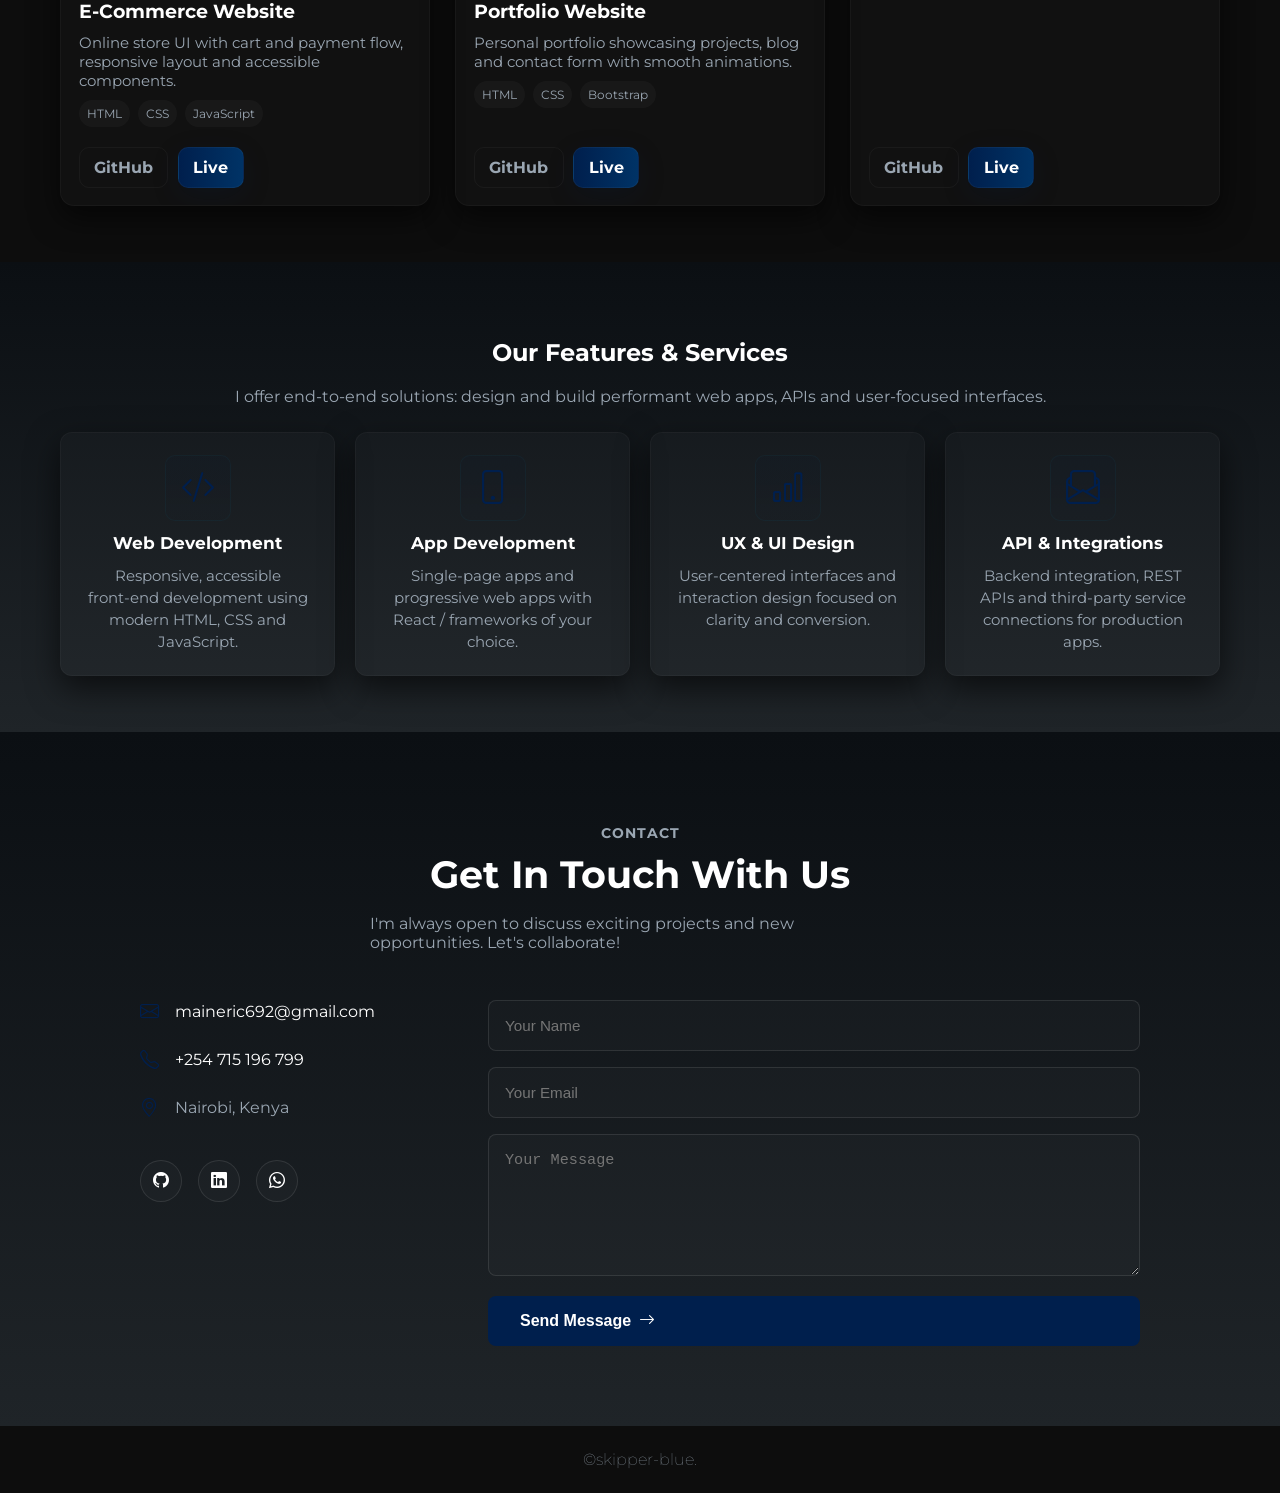
==== commit 8a5b8cc8: "Merge branch 'main' of https://github.com/skipper-blue/my-portifolio" ====
--- a/assets/pages/profile.html
+++ b/assets/pages/profile.html
@@ -96,6 +96,7 @@
             </div>
 
             <aside class="about-right" aria-hidden="false">
+            <div class="about-image-frame"><img src="./profileavatar/profile-pic.jpg" alt="Profile illustration" class="about-image"></div>
             <div class="about-image-frame"><img src="../profileavatar/profile-pic.jpg" alt="Profile illustration" class="about-image"></div>
             </aside>
         </div>
@@ -108,6 +109,7 @@
 
         <div class="projects-list" role="list">
           <article class="project-card" role="listitem">
+            <figure class="project-thumb"><img src="./projects/ecommerce.PNG" alt="E‑Commerce UI screenshot"></figure>
             <figure class="project-thumb"><img src="../projects/ecommerce.PNG" alt="E‑Commerce UI screenshot"></figure>
             <div class="project-info">
               <h3 class="project-title">E‑Commerce Website</h3>
@@ -121,6 +123,7 @@
           </article>
 
           <article class="project-card" role="listitem">
+            <figure class="project-thumb"><img src="./projects/portifolio.PNG" alt="Portfolio screenshot"></figure>
             <figure class="project-thumb"><img src="../projects/portifolio.PNG" alt="Portfolio screenshot"></figure>
             <div class="project-info">
               <h3 class="project-title">Portfolio Website</h3>
@@ -415,4 +418,4 @@
   })();
   </script>
 </body>
-</html>+</html>
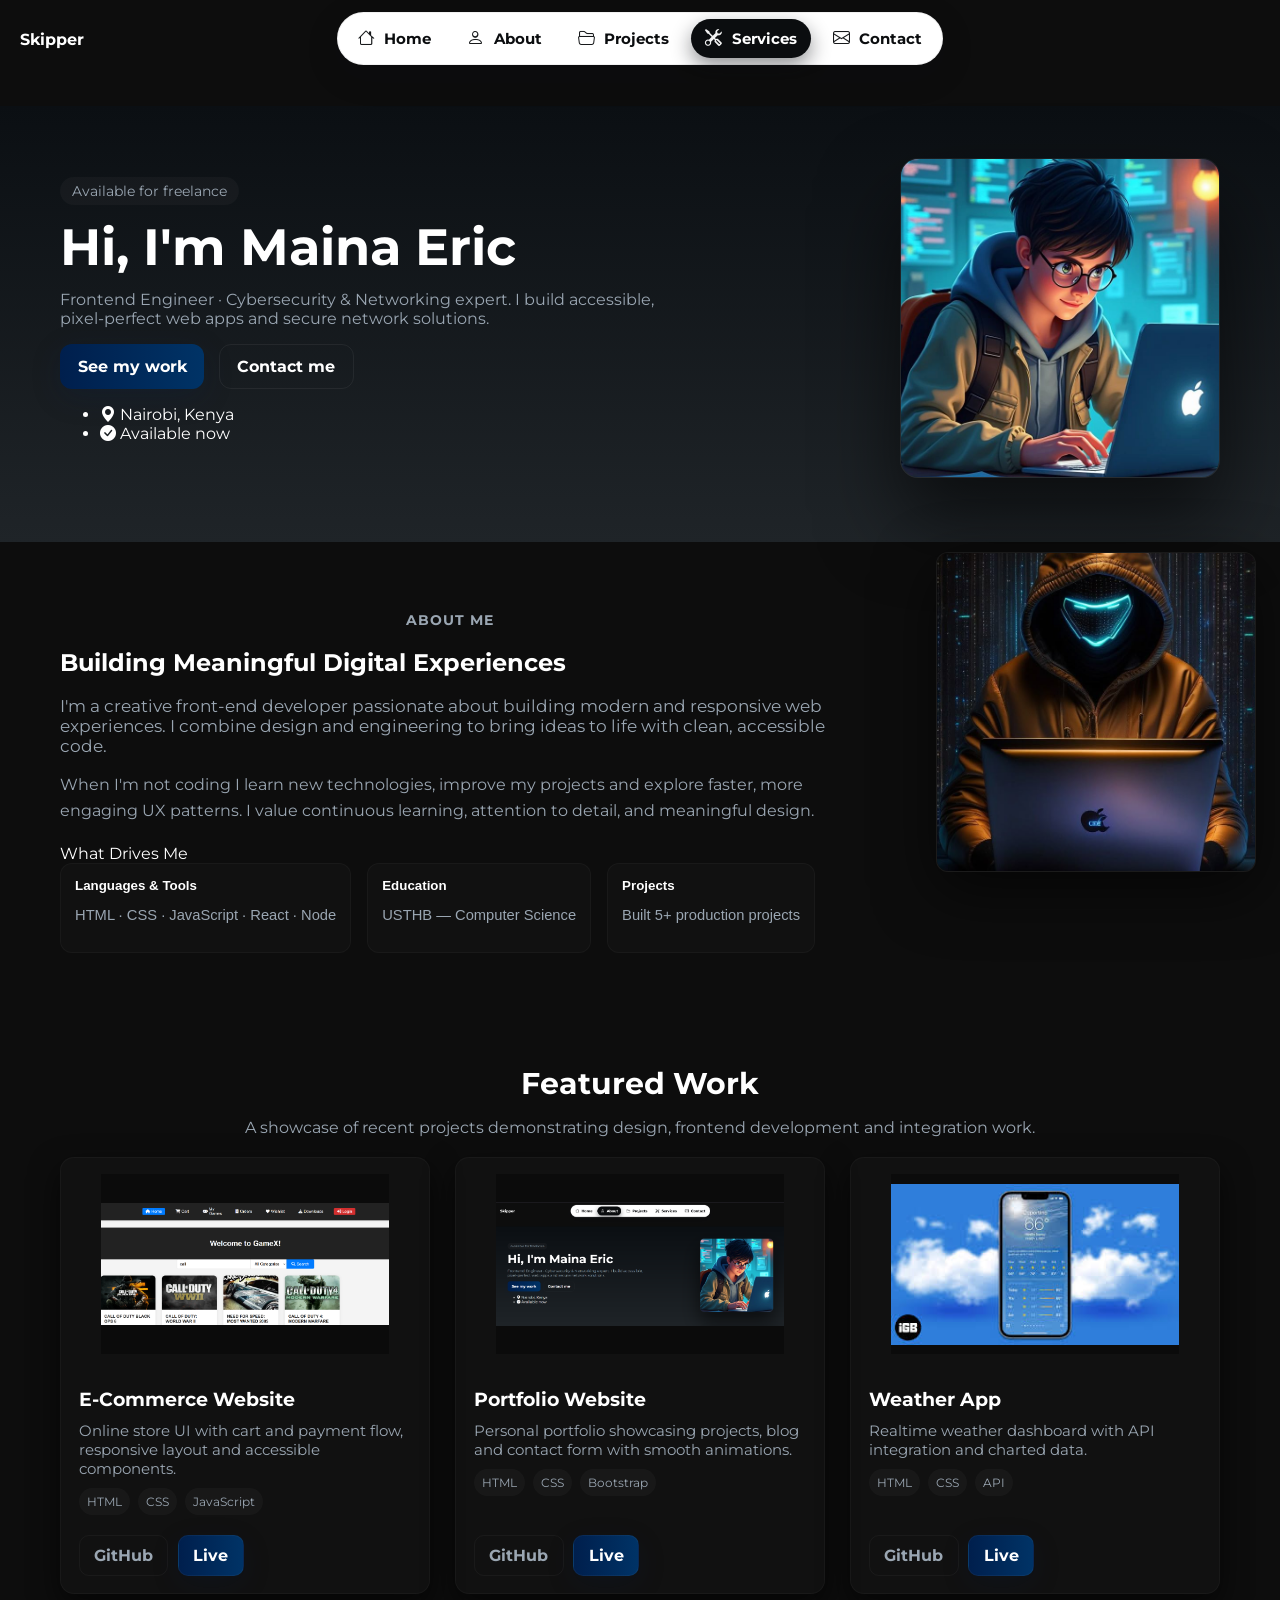
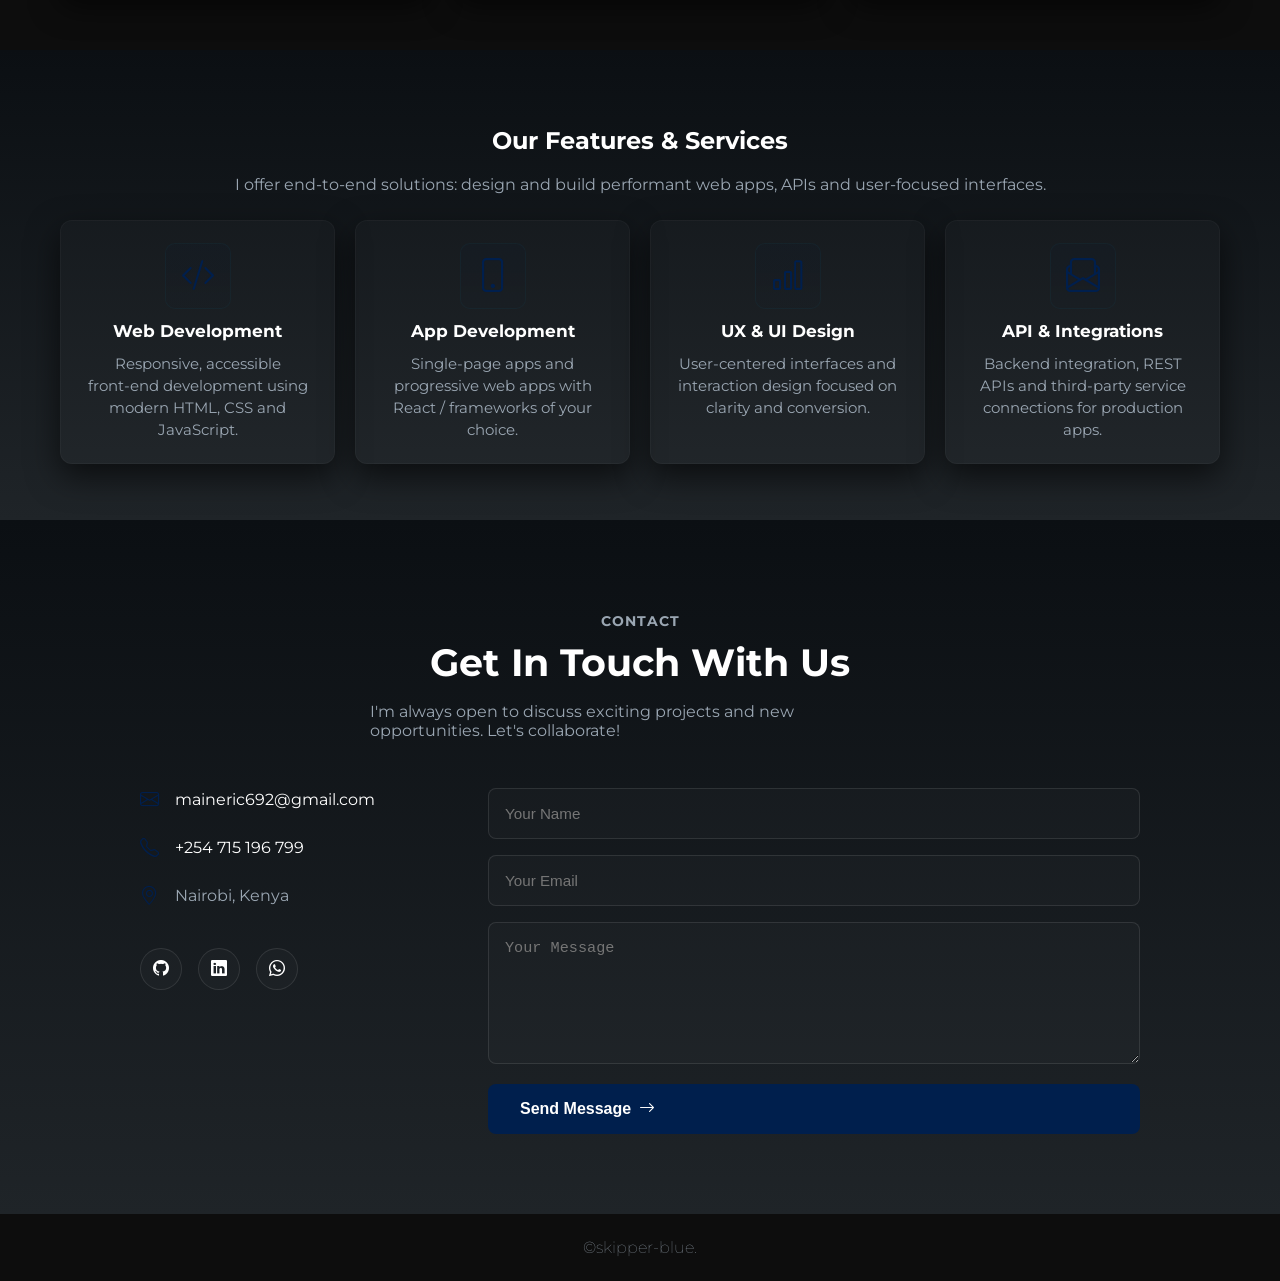
==== commit fef8432e: "final update for now" ====
--- a/assets/pages/profile.html
+++ b/assets/pages/profile.html
@@ -96,7 +96,6 @@
             </div>
 
             <aside class="about-right" aria-hidden="false">
-            <div class="about-image-frame"><img src="./profileavatar/profile-pic.jpg" alt="Profile illustration" class="about-image"></div>
             <div class="about-image-frame"><img src="../profileavatar/profile-pic.jpg" alt="Profile illustration" class="about-image"></div>
             </aside>
         </div>
@@ -109,7 +108,6 @@
 
         <div class="projects-list" role="list">
           <article class="project-card" role="listitem">
-            <figure class="project-thumb"><img src="./projects/ecommerce.PNG" alt="E‑Commerce UI screenshot"></figure>
             <figure class="project-thumb"><img src="../projects/ecommerce.PNG" alt="E‑Commerce UI screenshot"></figure>
             <div class="project-info">
               <h3 class="project-title">E‑Commerce Website</h3>
@@ -123,7 +121,6 @@
           </article>
 
           <article class="project-card" role="listitem">
-            <figure class="project-thumb"><img src="./projects/portifolio.PNG" alt="Portfolio screenshot"></figure>
             <figure class="project-thumb"><img src="../projects/portifolio.PNG" alt="Portfolio screenshot"></figure>
             <div class="project-info">
               <h3 class="project-title">Portfolio Website</h3>
